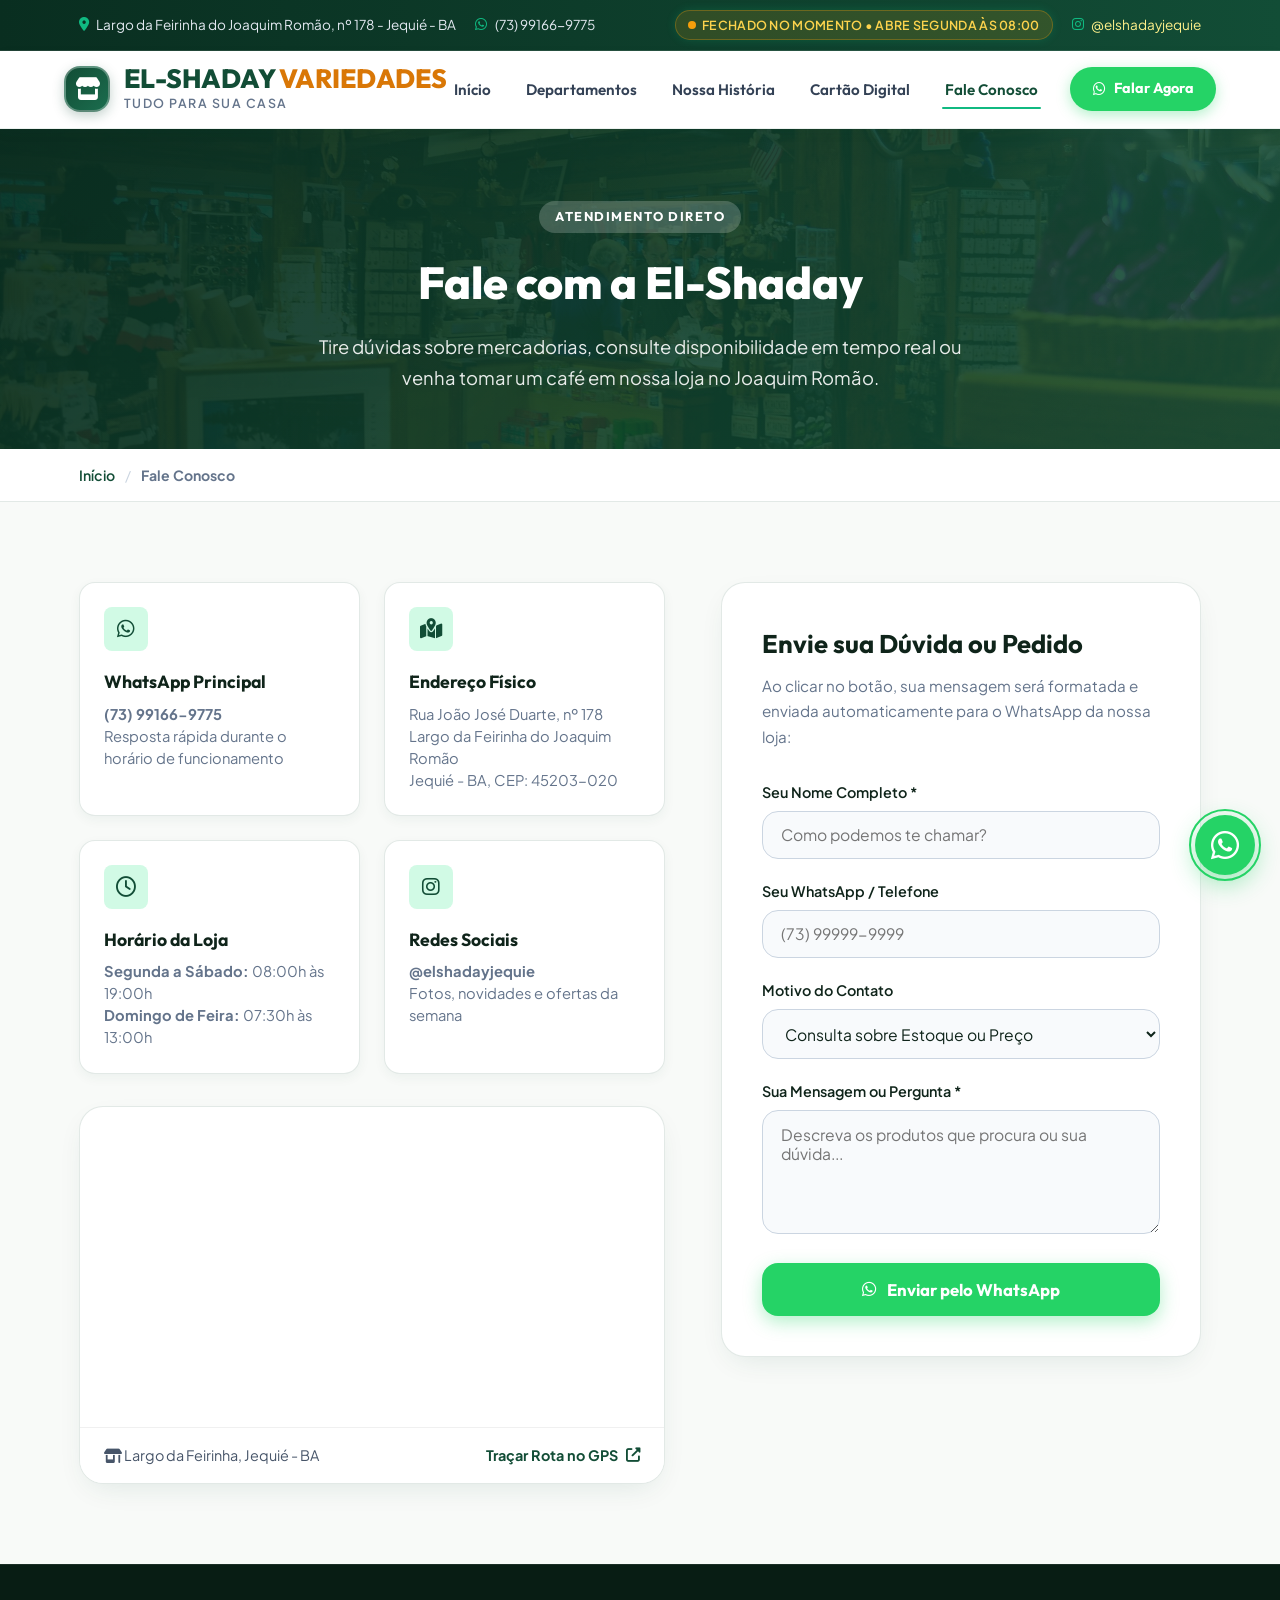
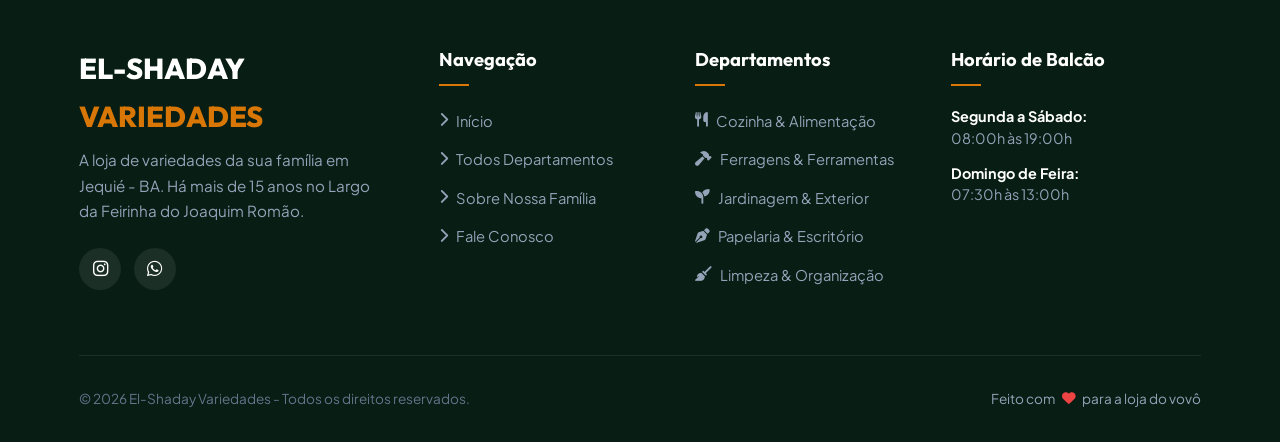
==== contato.html @ 3cc453ba "feat: lancamento do novo site institucional El-Shaday Variedades" ====
<!DOCTYPE html>
<html lang="pt-BR">
<head>
    <meta charset="UTF-8">
    <meta name="viewport" content="width=device-width, initial-scale=1.0">
    <title>Fale Conosco - El-Shaday Variedades Jequié</title>
    <meta name="description" content="Fale com a El-Shaday Variedades pelo WhatsApp (73) 99166-9775 ou venha nos visitar no Largo da Feirinha do Joaquim Romão, nº 178 em Jequié - BA.">
    
    <link rel="preconnect" href="https://fonts.googleapis.com">
    <link rel="preconnect" href="https://fonts.gstatic.com" crossorigin>
    <link href="https://fonts.googleapis.com/css2?family=Outfit:wght@300;400;500;600;700;800&family=Plus+Jakarta+Sans:wght@300;400;500;600;700&display=swap" rel="stylesheet">
    <link rel="stylesheet" href="https://cdnjs.cloudflare.com/ajax/libs/font-awesome/6.5.1/css/all.min.css">
    <link rel="stylesheet" href="style.css">
</head>
<body>

    <!-- TOPBAR INFORMATIVA -->
    <div class="topbar">
        <div class="container topbar-content">
            <div class="topbar-left">
                <span class="topbar-item">
                    <i class="fas fa-map-marker-alt"></i> Largo da Feirinha do Joaquim Romão, nº 178 - Jequié - BA
                </span>
                <span class="topbar-item">
                    <i class="fab fa-whatsapp"></i> (73) 99166-9775
                </span>
            </div>
            <div class="topbar-right">
                <div id="store-status-badge" class="store-status-badge">
                    <span class="status-dot"></span>
                    <span id="store-status-text">Verificando status...</span>
                </div>
                <a href="https://instagram.com/elshadayjequie" target="_blank" class="topbar-item" style="color: #fef08a;">
                    <i class="fab fa-instagram"></i> @elshadayjequie
                </a>
            </div>
        </div>
    </div>

    <!-- HEADER & NAVBAR -->
    <header>
        <div class="container header-inner">
            <a href="index.html" class="brand-logo">
                <div class="logo-badge">
                    <i class="fas fa-store"></i>
                </div>
                <div class="logo-text">
                    <h1>EL-SHADAY <span>VARIEDADES</span></h1>
                    <p>Tudo para sua casa</p>
                </div>
            </a>

            <nav id="main-nav">
                <ul>
                    <li><a href="index.html">Início</a></li>
                    <li><a href="index.html#departments">Departamentos</a></li>
                    <li><a href="index.html#about">Nossa História</a></li>
                    <li><a href="index.html#card">Cartão Digital</a></li>
                    <li><a href="contato.html" class="active">Fale Conosco</a></li>
                    <li>
                        <a href="https://wa.me/5573991669775?text=Ol%C3%A1!%20Vim%20pela%20p%C3%A1gina%20de%20contato%20do%20site." target="_blank" class="nav-cta-btn">
                            <i class="fab fa-whatsapp"></i> Falar Agora
                        </a>
                    </li>
                </ul>
            </nav>

            <button class="mobile-toggle" id="mobile-toggle" aria-label="Abrir Menu">
                <i class="fas fa-bars"></i>
            </button>
        </div>
    </header>

    <!-- BANNER DO DEPARTAMENTO -->
    <section class="dept-page-header" style="background-image: linear-gradient(135deg, rgba(9, 46, 32, 0.94), rgba(18, 77, 54, 0.88)), url('images/contato-header.jpg');">
        <div class="container">
            <span class="section-tag" style="background: rgba(255,255,255,0.2); color: white;">Atendimento Direto</span>
            <h1>Fale com a El-Shaday</h1>
            <p>Tire dúvidas sobre mercadorias, consulte disponibilidade em tempo real ou venha tomar um café em nossa loja no Joaquim Romão.</p>
        </div>
    </section>

    <!-- BREADCRUMBS -->
    <div class="breadcrumbs-bar">
        <div class="container">
            <a href="index.html">Início</a>
            <span>/</span>
            <strong>Fale Conosco</strong>
        </div>
    </div>

    <!-- SEÇÃO CONTATO E LOCALIZAÇÃO -->
    <section class="contact-section">
        <div class="container">
            <div class="contact-grid">
                <!-- Informações e Mapa -->
                <div class="contact-info-col">
                    <div class="contact-info-cards">
                        <div class="info-card">
                            <div class="info-card-icon"><i class="fab fa-whatsapp"></i></div>
                            <h4>WhatsApp Principal</h4>
                            <p>
                                <a href="https://wa.me/5573991669775" target="_blank"><strong>(73) 99166-9775</strong></a><br>
                                Resposta rápida durante o horário de funcionamento
                            </p>
                        </div>
                        <div class="info-card">
                            <div class="info-card-icon"><i class="fas fa-map-marked-alt"></i></div>
                            <h4>Endereço Físico</h4>
                            <p>
                                Rua João José Duarte, nº 178<br>
                                Largo da Feirinha do Joaquim Romão<br>
                                Jequié - BA, CEP: 45203-020
                            </p>
                        </div>
                        <div class="info-card">
                            <div class="info-card-icon"><i class="far fa-clock"></i></div>
                            <h4>Horário da Loja</h4>
                            <p>
                                <strong>Segunda a Sábado:</strong> 08:00h às 19:00h<br>
                                <strong>Domingo de Feira:</strong> 07:30h às 13:00h
                            </p>
                        </div>
                        <div class="info-card">
                            <div class="info-card-icon"><i class="fab fa-instagram"></i></div>
                            <h4>Redes Sociais</h4>
                            <p>
                                <a href="https://instagram.com/elshadayjequie" target="_blank"><strong>@elshadayjequie</strong></a><br>
                                Fotos, novidades e ofertas da semana
                            </p>
                        </div>
                    </div>

                    <!-- Mapa Google Embed -->
                    <div class="map-wrapper">
                        <iframe 
                            src="https://www.google.com/maps/embed?pb=!1m18!1m12!1m3!1d3886.8378393529944!2d-40.06587392437873!3d-13.045958887276585!2m3!1f0!2f0!3f0!3m2!1i1024!2i768!4f13.1!3m3!1m2!1s0x73ffc74034260d5%3A0xe556dcfa28b43825!2sR.%20Jo%C3%A3o%20Jos%C3%A9%20Duarte%2C%20178%20-%20Joaquim%20Rom%C3%A3o%2C%20Jequi%C3%A9%20-%20BA%2C%2045203-020!5e0!3m2!1spt-BR!2sbr!4v1710000000000!5m2!1spt-BR!2sbr" 
                            allowfullscreen="" 
                            loading="lazy" 
                            referrerpolicy="no-referrer-when-downgrade">
                        </iframe>
                        <div class="map-footer-cta">
                            <span style="font-size: 0.9rem; color: #475569;"><i class="fas fa-store-alt"></i> Largo da Feirinha, Jequié - BA</span>
                            <a href="https://maps.google.com/?q=Rua+João+José+Duarte,+178,+Joaquim+Romão,+Jequié+-+BA" target="_blank" class="btn-open-maps">
                                Traçar Rota no GPS <i class="fas fa-external-link-alt"></i>
                            </a>
                        </div>
                    </div>
                </div>

                <!-- Formulário com Envio Direto ao WhatsApp -->
                <div class="contact-form-box">
                    <h3>Envie sua Dúvida ou Pedido</h3>
                    <p>Ao clicar no botão, sua mensagem será formatada e enviada automaticamente para o WhatsApp da nossa loja:</p>
                    
                    <form id="whatsapp-contact-form">
                        <div class="form-group">
                            <label for="form-name">Seu Nome Completo *</label>
                            <input type="text" id="form-name" class="form-control" placeholder="Como podemos te chamar?" required>
                        </div>
                        <div class="form-group">
                            <label for="form-phone">Seu WhatsApp / Telefone</label>
                            <input type="tel" id="form-phone" class="form-control" placeholder="(73) 99999-9999">
                        </div>
                        <div class="form-group">
                            <label for="form-subject">Motivo do Contato</label>
                            <select id="form-subject" class="form-control">
                                <option value="Consulta sobre Estoque ou Preço">Consulta sobre Estoque ou Preço</option>
                                <option value="Orçamento de Artigos para Casa">Orçamento de Artigos para Casa</option>
                                <option value="Lista de Material Escolar">Lista de Material Escolar</option>
                                <option value="Ferramentas e Jardinagem">Ferramentas e Jardinagem</option>
                                <option value="Dúvida Geral ou Elogio">Dúvida Geral ou Elogio</option>
                            </select>
                        </div>
                        <div class="form-group">
                            <label for="form-message">Sua Mensagem ou Pergunta *</label>
                            <textarea id="form-message" class="form-control" rows="5" placeholder="Descreva os produtos que procura ou sua dúvida..." required></textarea>
                        </div>
                        <button type="submit" class="btn-submit-whatsapp">
                            <i class="fab fa-whatsapp"></i> Enviar pelo WhatsApp
                        </button>
                    </form>
                </div>
            </div>
        </div>
    </section>

    <!-- RODAPÉ -->
    <footer>
        <div class="container">
            <div class="footer-grid">
                <div class="footer-brand">
                    <h2>EL-SHADAY <span>VARIEDADES</span></h2>
                    <p>A loja de variedades da sua família em Jequié - BA. Há mais de 15 anos no Largo da Feirinha do Joaquim Romão.</p>
                    <div class="social-links">
                        <a href="https://instagram.com/elshadayjequie" target="_blank" class="social-icon instagram"><i class="fab fa-instagram"></i></a>
                        <a href="https://wa.me/5573991669775" target="_blank" class="social-icon whatsapp"><i class="fab fa-whatsapp"></i></a>
                    </div>
                </div>

                <div class="footer-column">
                    <h3>Navegação</h3>
                    <ul class="footer-links-list">
                        <li><a href="index.html"><i class="fas fa-chevron-right"></i> Início</a></li>
                        <li><a href="index.html#departments"><i class="fas fa-chevron-right"></i> Todos Departamentos</a></li>
                        <li><a href="index.html#about"><i class="fas fa-chevron-right"></i> Sobre Nossa Família</a></li>
                        <li><a href="contato.html"><i class="fas fa-chevron-right"></i> Fale Conosco</a></li>
                    </ul>
                </div>

                <div class="footer-column">
                    <h3>Departamentos</h3>
                    <ul class="footer-links-list">
                        <li><a href="cozinha.html"><i class="fas fa-utensils"></i> Cozinha & Alimentação</a></li>
                        <li><a href="ferragens.html"><i class="fas fa-hammer"></i> Ferragens & Ferramentas</a></li>
                        <li><a href="jardinagem.html"><i class="fas fa-seedling"></i> Jardinagem & Exterior</a></li>
                        <li><a href="papelaria.html"><i class="fas fa-pen-nib"></i> Papelaria & Escritório</a></li>
                        <li><a href="limpeza.html"><i class="fas fa-broom"></i> Limpeza & Organização</a></li>
                    </ul>
                </div>

                <div class="footer-column">
                    <h3>Horário de Balcão</h3>
                    <div class="footer-hours-item">
                        <strong>Segunda a Sábado:</strong>
                        08:00h às 19:00h
                    </div>
                    <div class="footer-hours-item">
                        <strong>Domingo de Feira:</strong>
                        07:30h às 13:00h
                    </div>
                </div>
            </div>

            <div class="footer-bottom">
                <p>&copy; 2026 El-Shaday Variedades - Todos os direitos reservados.</p>
                <div class="footer-tribute">
                    <span>Feito com</span> <i class="fas fa-heart"></i> <span>para a loja do vovô</span>
                </div>
            </div>
        </div>
    </footer>

    <!-- WIDGET WHATSAPP -->
    <div class="whatsapp-widget">
        <a href="https://wa.me/5573991669775?text=Ol%C3%A1!%20Vim%20pela%20p%C3%A1gina%20de%20contato%20do%20site." target="_blank" class="whatsapp-btn-pulse" aria-label="Falar no WhatsApp">
            <i class="fab fa-whatsapp"></i>
        </a>
    </div>

    <button class="back-to-top" id="back-to-top" aria-label="Voltar ao Topo"><i class="fas fa-arrow-up"></i></button>

    <script src="script.js"></script>
</body>
</html>
---- style.css ----
/* ==========================================================================
   EL-SHADAY VARIEDADES - DESIGN SYSTEM & ESTILOS MODERNOS
   Desenvolvido com carinho para a loja de variedades em Jequié - BA
   ========================================================================== */

@import url('https://fonts.googleapis.com/css2?family=Outfit:wght@300;400;500;600;700;800&family=Plus+Jakarta+Sans:wght@300;400;500;600;700&display=swap');

:root {
    /* Cores Principais */
    --primary: #124d36;
    --primary-dark: #092e20;
    --primary-light: #1b6d4e;
    --accent: #10b981;
    --accent-light: #d1fae5;
    
    /* Destaques Dourados (Inspirado no Cartão de Visita) */
    --gold: #d97706;
    --gold-light: #fef3c7;
    --gold-gradient: linear-gradient(135deg, #f59e0b, #d97706);
    
    /* Tons Neutros e Fundo */
    --bg-page: #f8faf8;
    --bg-card: #ffffff;
    --bg-card-alt: #f0f7f3;
    --text-heading: #0f241a;
    --text-body: #334155;
    --text-muted: #64748b;
    --border-color: rgba(18, 77, 54, 0.12);
    
    /* WhatsApp Color */
    --whatsapp: #25d366;
    --whatsapp-dark: #128c7e;
    
    /* Sombras e Efeitos */
    --shadow-subtle: 0 4px 12px rgba(18, 77, 54, 0.05);
    --shadow-card: 0 10px 30px -10px rgba(18, 77, 54, 0.12);
    --shadow-card-hover: 0 20px 40px -12px rgba(18, 77, 54, 0.22);
    --shadow-glow: 0 8px 24px rgba(16, 185, 129, 0.3);
    
    /* Tipografia e Raio */
    --font-heading: 'Outfit', sans-serif;
    --font-body: 'Plus Jakarta Sans', sans-serif;
    --radius-sm: 8px;
    --radius-md: 16px;
    --radius-lg: 24px;
    --radius-pill: 9999px;
    --transition: all 0.3s cubic-bezier(0.16, 1, 0.3, 1);
}

/* ==========================================================================
   RESET & CONFIGURAÇÃO GERAL
   ========================================================================== */
*, *::before, *::after {
    margin: 0;
    padding: 0;
    box-sizing: border-box;
}

html {
    scroll-behavior: smooth;
    font-size: 16px;
}

body {
    font-family: var(--font-body);
    color: var(--text-body);
    background-color: var(--bg-page);
    line-height: 1.65;
    overflow-x: hidden;
    -webkit-font-smoothing: antialiased;
}

img {
    max-width: 100%;
    height: auto;
    display: block;
}

a {
    text-decoration: none;
    color: inherit;
    transition: var(--transition);
}

button, input, textarea, select {
    font-family: inherit;
}

.container {
    width: 90%;
    max-width: 1240px;
    margin: 0 auto;
    padding: 0 15px;
}

/* ==========================================================================
   BARRA SUPERIOR (TOPBAR DE HORÁRIOS & STATUS)
   ========================================================================== */
.topbar {
    background: linear-gradient(90deg, var(--primary-dark) 0%, var(--primary) 100%);
    color: #e2e8f0;
    font-size: 0.85rem;
    padding: 0.6rem 0;
    border-bottom: 1px solid rgba(255, 255, 255, 0.1);
}

.topbar-content {
    display: flex;
    justify-content: space-between;
    align-items: center;
    flex-wrap: wrap;
    gap: 0.8rem;
}

.topbar-left, .topbar-right {
    display: flex;
    align-items: center;
    gap: 1.2rem;
    flex-wrap: wrap;
}

.topbar-item {
    display: inline-flex;
    align-items: center;
    gap: 0.45rem;
}

.topbar-item i {
    color: var(--accent);
}

.store-status-badge {
    display: inline-flex;
    align-items: center;
    gap: 0.4rem;
    padding: 0.25rem 0.75rem;
    border-radius: var(--radius-pill);
    font-weight: 600;
    font-size: 0.78rem;
    letter-spacing: 0.3px;
    text-transform: uppercase;
    background: rgba(16, 185, 129, 0.18);
    color: #6ee7b7;
    border: 1px solid rgba(16, 185, 129, 0.35);
    box-shadow: 0 0 10px rgba(16, 185, 129, 0.2);
}

.status-dot {
    width: 8px;
    height: 8px;
    border-radius: 50%;
    background-color: var(--accent);
    display: inline-block;
    animation: pulseDot 2s infinite;
}

@keyframes pulseDot {
    0% { transform: scale(0.95); box-shadow: 0 0 0 0 rgba(16, 185, 129, 0.7); }
    70% { transform: scale(1.15); box-shadow: 0 0 0 7px rgba(16, 185, 129, 0); }
    100% { transform: scale(0.95); box-shadow: 0 0 0 0 rgba(16, 185, 129, 0); }
}

.store-status-badge.closed {
    background: rgba(245, 158, 11, 0.15);
    color: #fcd34d;
    border-color: rgba(245, 158, 11, 0.3);
}
.store-status-badge.closed .status-dot {
    background-color: #f59e0b;
    animation: none;
}

/* ==========================================================================
   HEADER & NAVBAR MODERNA
   ========================================================================== */
header {
    background: rgba(255, 255, 255, 0.95);
    backdrop-filter: blur(14px);
    -webkit-backdrop-filter: blur(14px);
    position: sticky;
    top: 0;
    z-index: 1000;
    box-shadow: var(--shadow-subtle);
    border-bottom: 1px solid rgba(18, 77, 54, 0.08);
    transition: var(--transition);
}

header.scrolled {
    padding: 0.2rem 0;
    box-shadow: 0 8px 25px rgba(0, 0, 0, 0.08);
}

.header-inner {
    display: flex;
    justify-content: space-between;
    align-items: center;
    padding: 0.85rem 0;
}

.brand-logo {
    display: flex;
    align-items: center;
    gap: 0.85rem;
    text-decoration: none;
}

.logo-badge {
    width: 46px;
    height: 46px;
    background: linear-gradient(135deg, var(--primary) 0%, var(--primary-light) 100%);
    border-radius: var(--radius-md);
    display: flex;
    align-items: center;
    justify-content: center;
    color: #fff;
    font-size: 1.4rem;
    box-shadow: 0 4px 12px rgba(18, 77, 54, 0.25);
    border: 2px solid rgba(255, 255, 255, 0.3);
    transition: var(--transition);
}

.brand-logo:hover .logo-badge {
    transform: rotate(-6deg) scale(1.05);
}

.logo-text h1 {
    font-family: var(--font-heading);
    font-size: 1.65rem;
    font-weight: 800;
    letter-spacing: -0.5px;
    line-height: 1.1;
    color: var(--primary);
}

.logo-text h1 span {
    color: var(--gold);
}

.logo-text p {
    font-size: 0.78rem;
    font-weight: 600;
    color: var(--text-muted);
    letter-spacing: 1.5px;
    text-transform: uppercase;
}

nav ul {
    display: flex;
    list-style: none;
    align-items: center;
    gap: 1.8rem;
}

nav ul li a {
    font-family: var(--font-heading);
    font-weight: 600;
    font-size: 0.95rem;
    color: var(--text-body);
    padding: 0.5rem 0.2rem;
    position: relative;
}

nav ul li a::after {
    content: '';
    position: absolute;
    bottom: -2px;
    left: 0;
    width: 0;
    height: 2.5px;
    background: var(--accent);
    border-radius: var(--radius-pill);
    transition: width 0.3s cubic-bezier(0.16, 1, 0.3, 1);
}

nav ul li a:hover,
nav ul li a.active {
    color: var(--primary);
}

nav ul li a:hover::after,
nav ul li a.active::after {
    width: 100%;
}

.nav-cta-btn {
    display: inline-flex;
    align-items: center;
    gap: 0.5rem;
    background: var(--whatsapp);
    color: white !important;
    font-weight: 700;
    font-size: 0.9rem;
    padding: 0.65rem 1.4rem;
    border-radius: var(--radius-pill);
    box-shadow: 0 4px 14px rgba(37, 211, 102, 0.35);
    transition: var(--transition);
}

.nav-cta-btn:hover {
    background: var(--whatsapp-dark);
    transform: translateY(-2px);
    box-shadow: 0 6px 18px rgba(37, 211, 102, 0.45);
}

.nav-cta-btn::after {
    display: none !important;
}

/* Mobile Toggle */
.mobile-toggle {
    display: none;
    background: transparent;
    border: none;
    font-size: 1.5rem;
    color: var(--primary);
    cursor: pointer;
    padding: 0.5rem;
    transition: var(--transition);
}

/* ==========================================================================
   HERO SECTION - IMPACTO & ACOLHIMENTO
   ========================================================================== */
.hero {
    position: relative;
    padding: 4.5rem 0 5.5rem;
    background: linear-gradient(135deg, rgba(9, 46, 32, 0.94) 0%, rgba(18, 77, 54, 0.92) 50%, rgba(26, 99, 73, 0.88) 100%),
                url('images/hero.jpg') center/cover no-repeat;
    color: white;
    overflow: hidden;
}

.hero::before {
    content: '';
    position: absolute;
    inset: 0;
    background: radial-gradient(circle at 80% 20%, rgba(245, 158, 11, 0.18) 0%, transparent 50%),
                radial-gradient(circle at 20% 80%, rgba(16, 185, 129, 0.25) 0%, transparent 60%);
    pointer-events: none;
}

.hero-grid {
    display: grid;
    grid-template-columns: 1.2fr 0.8fr;
    gap: 3.5rem;
    align-items: center;
    position: relative;
    z-index: 2;
}

.hero-badge-pill {
    display: inline-flex;
    align-items: center;
    gap: 0.5rem;
    background: rgba(255, 255, 255, 0.12);
    backdrop-filter: blur(8px);
    padding: 0.45rem 1.1rem;
    border-radius: var(--radius-pill);
    font-size: 0.85rem;
    font-weight: 600;
    color: var(--gold-light);
    border: 1px solid rgba(254, 243, 199, 0.25);
    margin-bottom: 1.4rem;
    animation: fadeInDown 0.8s ease;
}

.hero-title {
    font-family: var(--font-heading);
    font-size: 3.2rem;
    font-weight: 800;
    line-height: 1.15;
    letter-spacing: -0.5px;
    margin-bottom: 1.3rem;
    text-shadow: 0 3px 12px rgba(0, 0, 0, 0.3);
}

.hero-title span {
    background: linear-gradient(120deg, #fef08a, #f59e0b);
    -webkit-background-clip: text;
    -webkit-text-fill-color: transparent;
}

.hero-description {
    font-size: 1.15rem;
    line-height: 1.7;
    color: rgba(255, 255, 255, 0.9);
    margin-bottom: 2rem;
    max-width: 580px;
}

.hero-actions {
    display: flex;
    align-items: center;
    gap: 1.2rem;
    flex-wrap: wrap;
    margin-bottom: 2.5rem;
}

.btn-primary-hero {
    display: inline-flex;
    align-items: center;
    gap: 0.65rem;
    background: var(--whatsapp);
    color: white;
    font-family: var(--font-heading);
    font-size: 1.05rem;
    font-weight: 700;
    padding: 0.95rem 2rem;
    border-radius: var(--radius-pill);
    box-shadow: 0 8px 24px rgba(37, 211, 102, 0.4);
    border: none;
    cursor: pointer;
    transition: var(--transition);
}

.btn-primary-hero:hover {
    background: var(--whatsapp-dark);
    transform: translateY(-3px) scale(1.02);
    box-shadow: 0 12px 28px rgba(37, 211, 102, 0.5);
    color: white;
}

.btn-secondary-hero {
    display: inline-flex;
    align-items: center;
    gap: 0.5rem;
    background: rgba(255, 255, 255, 0.15);
    backdrop-filter: blur(10px);
    color: white;
    font-family: var(--font-heading);
    font-size: 1.05rem;
    font-weight: 600;
    padding: 0.95rem 1.8rem;
    border-radius: var(--radius-pill);
    border: 1px solid rgba(255, 255, 255, 0.35);
    transition: var(--transition);
}

.btn-secondary-hero:hover {
    background: rgba(255, 255, 255, 0.28);
    transform: translateY(-3px);
    color: white;
}

/* Hero Search / Department Quick Finder */
.hero-search-box {
    background: rgba(255, 255, 255, 0.98);
    border-radius: var(--radius-lg);
    padding: 0.5rem 0.5rem 0.5rem 1.2rem;
    display: flex;
    align-items: center;
    box-shadow: 0 12px 35px rgba(0, 0, 0, 0.25);
    max-width: 540px;
    transition: var(--transition);
}

.hero-search-box:focus-within {
    box-shadow: 0 16px 40px rgba(16, 185, 129, 0.35);
    transform: translateY(-2px);
}

.hero-search-box i {
    color: var(--primary);
    font-size: 1.2rem;
    margin-right: 0.8rem;
}

.hero-search-box input {
    border: none;
    outline: none;
    font-size: 1rem;
    color: var(--text-heading);
    width: 100%;
    background: transparent;
}

.hero-search-box input::placeholder {
    color: #94a3b8;
}

.hero-search-box button {
    background: var(--primary);
    color: white;
    border: none;
    padding: 0.75rem 1.5rem;
    border-radius: var(--radius-md);
    font-weight: 600;
    font-family: var(--font-heading);
    cursor: pointer;
    transition: var(--transition);
    white-space: nowrap;
}

.hero-search-box button:hover {
    background: var(--accent);
}

/* Hero Visual / Card Showcase */
.hero-visual {
    position: relative;
}

.hero-card-featured {
    background: rgba(255, 255, 255, 0.1);
    backdrop-filter: blur(16px);
    -webkit-backdrop-filter: blur(16px);
    border: 1px solid rgba(255, 255, 255, 0.25);
    border-radius: var(--radius-lg);
    padding: 1.5rem;
    box-shadow: 0 20px 45px rgba(0, 0, 0, 0.3);
    position: relative;
    overflow: hidden;
}

.hero-card-featured img {
    border-radius: var(--radius-md);
    width: 100%;
    height: 280px;
    object-fit: cover;
    box-shadow: 0 8px 20px rgba(0, 0, 0, 0.2);
    transition: transform 0.6s ease;
}

.hero-card-featured:hover img {
    transform: scale(1.03);
}

.hero-floating-badge {
    position: absolute;
    bottom: -15px;
    right: 20px;
    background: #ffffff;
    color: var(--primary-dark);
    padding: 0.9rem 1.4rem;
    border-radius: var(--radius-md);
    box-shadow: 0 10px 25px rgba(0, 0, 0, 0.25);
    display: flex;
    align-items: center;
    gap: 0.85rem;
    animation: floatSlow 3.5s ease-in-out infinite;
}

.hero-floating-badge i {
    font-size: 1.8rem;
    color: var(--gold);
}

.hero-floating-badge strong {
    display: block;
    font-family: var(--font-heading);
    font-size: 1rem;
    line-height: 1.2;
}

.hero-floating-badge small {
    font-size: 0.78rem;
    color: var(--text-muted);
}

@keyframes floatSlow {
    0%, 100% { transform: translateY(0); }
    50% { transform: translateY(-8px); }
}

/* ==========================================================================
   BARRA DE DESTAQUES & NÚMEROS (TRUST STATS)
   ========================================================================== */
.stats-bar {
    background: #ffffff;
    padding: 2.2rem 0;
    margin-top: -2.5rem;
    position: relative;
    z-index: 10;
    border-radius: var(--radius-lg);
    box-shadow: var(--shadow-card);
    border: 1px solid var(--border-color);
}

.stats-grid {
    display: grid;
    grid-template-columns: repeat(4, 1fr);
    gap: 1.5rem;
    text-align: center;
}

.stat-item {
    padding: 0 1rem;
    border-right: 1px solid rgba(0, 0, 0, 0.08);
}

.stat-item:last-child {
    border-right: none;
}

.stat-number {
    font-family: var(--font-heading);
    font-size: 2.4rem;
    font-weight: 800;
    color: var(--primary);
    line-height: 1.1;
    margin-bottom: 0.3rem;
}

.stat-number span {
    color: var(--gold);
}

.stat-label {
    font-size: 0.9rem;
    color: var(--text-muted);
    font-weight: 600;
}

/* ==========================================================================
   SEÇÕES GERAIS E TÍTULOS
   ========================================================================== */
section {
    padding: 5rem 0;
}

.section-header {
    text-align: center;
    max-width: 720px;
    margin: 0 auto 3.5rem;
}

.section-tag {
    display: inline-block;
    font-family: var(--font-heading);
    font-weight: 700;
    font-size: 0.8rem;
    text-transform: uppercase;
    letter-spacing: 1.5px;
    color: var(--primary);
    background: var(--accent-light);
    padding: 0.35rem 1rem;
    border-radius: var(--radius-pill);
    margin-bottom: 0.8rem;
}

.section-title {
    font-family: var(--font-heading);
    font-size: 2.4rem;
    font-weight: 800;
    color: var(--text-heading);
    line-height: 1.25;
    margin-bottom: 0.8rem;
}

.section-subtitle {
    font-size: 1.08rem;
    color: var(--text-muted);
    line-height: 1.7;
}

/* ==========================================================================
   DEPARTAMENTOS / CATEGORIAS (PRODUTOS)
   ========================================================================== */
.departments-section {
    background-color: var(--bg-page);
}

.departments-grid {
    display: grid;
    grid-template-columns: repeat(3, 1fr);
    gap: 2rem;
}

.dept-card {
    background: var(--bg-card);
    border-radius: var(--radius-lg);
    overflow: hidden;
    box-shadow: var(--shadow-subtle);
    border: 1px solid var(--border-color);
    transition: var(--transition);
    display: flex;
    flex-direction: column;
    position: relative;
}

.dept-card:hover {
    transform: translateY(-8px);
    box-shadow: var(--shadow-card-hover);
    border-color: rgba(18, 77, 54, 0.25);
}

.dept-image-wrapper {
    height: 220px;
    position: relative;
    overflow: hidden;
    background-color: #e2e8f0;
}

.dept-image-wrapper img {
    width: 100%;
    height: 100%;
    object-fit: cover;
    transition: transform 0.6s cubic-bezier(0.16, 1, 0.3, 1);
}

.dept-card:hover .dept-image-wrapper img {
    transform: scale(1.08);
}

.dept-badge {
    position: absolute;
    top: 15px;
    left: 15px;
    background: rgba(18, 77, 54, 0.92);
    backdrop-filter: blur(6px);
    color: white;
    font-size: 0.78rem;
    font-weight: 700;
    padding: 0.35rem 0.85rem;
    border-radius: var(--radius-pill);
    display: flex;
    align-items: center;
    gap: 0.4rem;
}

.dept-content {
    padding: 1.8rem;
    display: flex;
    flex-direction: column;
    flex-grow: 1;
}

.dept-icon {
    width: 48px;
    height: 48px;
    border-radius: var(--radius-md);
    background: var(--accent-light);
    color: var(--primary);
    display: flex;
    align-items: center;
    justify-content: center;
    font-size: 1.4rem;
    margin-bottom: 1.2rem;
    transition: var(--transition);
}

.dept-card:hover .dept-icon {
    background: var(--primary);
    color: white;
    transform: rotate(6deg);
}

.dept-content h3 {
    font-family: var(--font-heading);
    font-size: 1.35rem;
    font-weight: 700;
    color: var(--text-heading);
    margin-bottom: 0.6rem;
}

.dept-content p {
    font-size: 0.95rem;
    color: var(--text-muted);
    line-height: 1.6;
    margin-bottom: 1.4rem;
    flex-grow: 1;
}

.dept-items-tags {
    display: flex;
    flex-wrap: wrap;
    gap: 0.4rem;
    margin-bottom: 1.6rem;
}

.dept-tag {
    font-size: 0.76rem;
    background: #f1f5f9;
    color: #475569;
    padding: 0.25rem 0.65rem;
    border-radius: var(--radius-sm);
    font-weight: 500;
}

.dept-actions {
    display: flex;
    gap: 0.8rem;
    align-items: center;
}

.btn-dept-details {
    flex: 1;
    text-align: center;
    background: #f1f5f9;
    color: var(--primary);
    font-family: var(--font-heading);
    font-size: 0.9rem;
    font-weight: 700;
    padding: 0.75rem 1rem;
    border-radius: var(--radius-md);
    transition: var(--transition);
}

.btn-dept-details:hover {
    background: var(--primary);
    color: white;
}

.btn-dept-whatsapp {
    width: 44px;
    height: 44px;
    background: var(--whatsapp);
    color: white;
    border-radius: var(--radius-md);
    display: flex;
    align-items: center;
    justify-content: center;
    font-size: 1.2rem;
    transition: var(--transition);
}

.btn-dept-whatsapp:hover {
    background: var(--whatsapp-dark);
    transform: scale(1.08);
}

/* ==========================================================================
   SOBRE NÓS & A LOJA DO VOVÔ (HISTÓRIA REAL & AUTENTICIDADE)
   ========================================================================== */
.about-section {
    background: #ffffff;
    position: relative;
    overflow: hidden;
}

.about-grid {
    display: grid;
    grid-template-columns: 1fr 1fr;
    gap: 4.5rem;
    align-items: center;
}

.about-images-composition {
    position: relative;
}

.about-main-img {
    border-radius: var(--radius-lg);
    box-shadow: var(--shadow-card);
    width: 100%;
    height: 420px;
    object-fit: cover;
    border: 3px solid #ffffff;
}

.about-card-badge {
    position: absolute;
    bottom: -25px;
    left: -20px;
    background: #ffffff;
    border-radius: var(--radius-lg);
    padding: 1.4rem;
    box-shadow: 0 15px 35px rgba(0, 0, 0, 0.15);
    border: 1px solid var(--border-color);
    max-width: 280px;
    display: flex;
    align-items: center;
    gap: 1rem;
}

.badge-icon-box {
    width: 50px;
    height: 50px;
    border-radius: var(--radius-md);
    background: var(--gold-light);
    color: var(--gold);
    display: flex;
    align-items: center;
    justify-content: center;
    font-size: 1.5rem;
    flex-shrink: 0;
}

.badge-text h4 {
    font-family: var(--font-heading);
    font-size: 1.1rem;
    color: var(--primary-dark);
    line-height: 1.2;
}

.badge-text p {
    font-size: 0.8rem;
    color: var(--text-muted);
}

.about-text-content h2 {
    font-family: var(--font-heading);
    font-size: 2.3rem;
    font-weight: 800;
    color: var(--text-heading);
    line-height: 1.25;
    margin-bottom: 1.2rem;
}

.about-text-content p {
    font-size: 1.05rem;
    color: var(--text-body);
    line-height: 1.75;
    margin-bottom: 1.4rem;
}

.family-quote-box {
    background: var(--bg-card-alt);
    border-left: 4px solid var(--primary);
    padding: 1.2rem 1.6rem;
    border-radius: 0 var(--radius-md) var(--radius-md) 0;
    margin: 1.8rem 0;
    font-style: italic;
    color: var(--primary-dark);
    font-size: 1.02rem;
    font-weight: 500;
}

.about-features-list {
    display: grid;
    grid-template-columns: 1fr 1fr;
    gap: 1.2rem;
    margin: 2rem 0;
}

.feature-check {
    display: flex;
    align-items: center;
    gap: 0.7rem;
    font-weight: 600;
    font-size: 0.95rem;
    color: var(--text-heading);
}

.feature-check i {
    color: var(--accent);
    font-size: 1.1rem;
}

/* ==========================================================================
   DIFERENCIAIS & BENEFÍCIOS
   ========================================================================== */
.benefits-section {
    background: linear-gradient(180deg, var(--bg-page) 0%, #ffffff 100%);
}

.benefits-grid {
    display: grid;
    grid-template-columns: repeat(4, 1fr);
    gap: 1.8rem;
}

.benefit-card {
    background: #ffffff;
    border-radius: var(--radius-lg);
    padding: 2.2rem 1.8rem;
    box-shadow: var(--shadow-subtle);
    border: 1px solid var(--border-color);
    transition: var(--transition);
    text-align: center;
}

.benefit-card:hover {
    transform: translateY(-6px);
    box-shadow: var(--shadow-card-hover);
    border-color: rgba(18, 77, 54, 0.25);
}

.benefit-icon {
    width: 64px;
    height: 64px;
    border-radius: 50%;
    margin: 0 auto 1.4rem;
    display: flex;
    align-items: center;
    justify-content: center;
    font-size: 1.7rem;
    background: var(--accent-light);
    color: var(--primary);
    transition: var(--transition);
}

.benefit-card:hover .benefit-icon {
    background: var(--primary);
    color: white;
    transform: scale(1.1);
}

.benefit-card h3 {
    font-family: var(--font-heading);
    font-size: 1.25rem;
    font-weight: 700;
    color: var(--text-heading);
    margin-bottom: 0.6rem;
}

.benefit-card p {
    font-size: 0.92rem;
    color: var(--text-muted);
    line-height: 1.6;
}

/* ==========================================================================
   DEPOIMENTOS DOS CLIENTES DE JEQUIÉ
   ========================================================================== */
.testimonials-section {
    background: #ffffff;
}

.testimonials-grid {
    display: grid;
    grid-template-columns: repeat(3, 1fr);
    gap: 2rem;
}

.testimonial-card {
    background: var(--bg-page);
    border-radius: var(--radius-lg);
    padding: 2rem;
    box-shadow: var(--shadow-subtle);
    border: 1px solid var(--border-color);
    display: flex;
    flex-direction: column;
    justify-content: space-between;
    transition: var(--transition);
}

.testimonial-card:hover {
    transform: translateY(-5px);
    box-shadow: var(--shadow-card);
}

.testimonial-stars {
    color: #f59e0b;
    font-size: 1rem;
    margin-bottom: 1rem;
}

.testimonial-quote {
    font-size: 0.98rem;
    color: var(--text-body);
    line-height: 1.7;
    margin-bottom: 1.5rem;
    font-style: italic;
}

.testimonial-author {
    display: flex;
    align-items: center;
    gap: 0.8rem;
}

.author-avatar {
    width: 44px;
    height: 44px;
    border-radius: 50%;
    background: var(--primary);
    color: white;
    display: flex;
    align-items: center;
    justify-content: center;
    font-weight: 700;
    font-size: 1.1rem;
}

.author-info h4 {
    font-family: var(--font-heading);
    font-size: 1rem;
    color: var(--text-heading);
    line-height: 1.2;
}

.author-info span {
    font-size: 0.8rem;
    color: var(--text-muted);
}

/* ==========================================================================
   LOCALIZAÇÃO, HORÁRIO & CONTATO INTERATIVO
   ========================================================================== */
.contact-section {
    background: var(--bg-page);
}

.contact-grid {
    display: grid;
    grid-template-columns: 1.1fr 0.9fr;
    gap: 3.5rem;
    align-items: start;
}

.contact-info-cards {
    display: grid;
    grid-template-columns: 1fr 1fr;
    gap: 1.5rem;
    margin-bottom: 2rem;
}

.info-card {
    background: #ffffff;
    border-radius: var(--radius-md);
    padding: 1.5rem;
    box-shadow: var(--shadow-subtle);
    border: 1px solid var(--border-color);
    transition: var(--transition);
}

.info-card:hover {
    transform: translateY(-3px);
    box-shadow: var(--shadow-card);
}

.info-card-icon {
    width: 44px;
    height: 44px;
    border-radius: var(--radius-sm);
    background: var(--accent-light);
    color: var(--primary);
    display: flex;
    align-items: center;
    justify-content: center;
    font-size: 1.25rem;
    margin-bottom: 1rem;
}

.info-card h4 {
    font-family: var(--font-heading);
    font-size: 1.1rem;
    color: var(--text-heading);
    margin-bottom: 0.4rem;
}

.info-card p, .info-card a {
    font-size: 0.92rem;
    color: var(--text-muted);
    line-height: 1.5;
}

.info-card a:hover {
    color: var(--primary);
    text-decoration: underline;
}

.map-wrapper {
    background: #ffffff;
    border-radius: var(--radius-lg);
    overflow: hidden;
    box-shadow: var(--shadow-card);
    border: 1px solid var(--border-color);
    margin-top: 1.5rem;
}

.map-wrapper iframe {
    width: 100%;
    height: 320px;
    border: 0;
    display: block;
}

.map-footer-cta {
    padding: 1rem 1.5rem;
    display: flex;
    justify-content: space-between;
    align-items: center;
    background: #ffffff;
    border-top: 1px solid rgba(0, 0, 0, 0.06);
}

.btn-open-maps {
    display: inline-flex;
    align-items: center;
    gap: 0.5rem;
    color: var(--primary);
    font-weight: 700;
    font-size: 0.9rem;
}

.btn-open-maps:hover {
    color: var(--accent);
}

/* Formulário Interativo via WhatsApp */
.contact-form-box {
    background: #ffffff;
    border-radius: var(--radius-lg);
    padding: 2.5rem;
    box-shadow: var(--shadow-card);
    border: 1px solid var(--border-color);
}

.contact-form-box h3 {
    font-family: var(--font-heading);
    font-size: 1.6rem;
    color: var(--text-heading);
    margin-bottom: 0.5rem;
}

.contact-form-box p {
    font-size: 0.95rem;
    color: var(--text-muted);
    margin-bottom: 2rem;
}

.form-group {
    margin-bottom: 1.3rem;
}

.form-group label {
    display: block;
    font-weight: 600;
    font-size: 0.9rem;
    color: var(--text-heading);
    margin-bottom: 0.4rem;
}

.form-control {
    width: 100%;
    padding: 0.85rem 1.1rem;
    border: 1.5px solid #cbd5e1;
    border-radius: var(--radius-md);
    font-size: 0.98rem;
    color: var(--text-heading);
    background: #f8fafc;
    transition: var(--transition);
}

.form-control:focus {
    outline: none;
    border-color: var(--primary);
    background: #ffffff;
    box-shadow: 0 0 0 4px rgba(18, 77, 54, 0.12);
}

.btn-submit-whatsapp {
    width: 100%;
    display: inline-flex;
    align-items: center;
    justify-content: center;
    gap: 0.65rem;
    background: var(--whatsapp);
    color: white;
    font-family: var(--font-heading);
    font-size: 1.05rem;
    font-weight: 700;
    padding: 1rem;
    border-radius: var(--radius-md);
    border: none;
    cursor: pointer;
    box-shadow: 0 6px 18px rgba(37, 211, 102, 0.35);
    transition: var(--transition);
}

.btn-submit-whatsapp:hover {
    background: var(--whatsapp-dark);
    transform: translateY(-2px);
    box-shadow: 0 8px 22px rgba(37, 211, 102, 0.45);
}

/* ==========================================================================
   CARTÃO DE VISITA VIRTUAL (DESTAQUE QR CODE & DADOS)
   ========================================================================== */
.card-showcase-section {
    background: linear-gradient(135deg, var(--primary-dark) 0%, var(--primary) 100%);
    color: white;
    position: relative;
    padding: 4.5rem 0;
}

.card-showcase-grid {
    display: grid;
    grid-template-columns: 1fr 1fr;
    gap: 3.5rem;
    align-items: center;
}

.card-mockup-wrapper {
    position: relative;
    border-radius: var(--radius-lg);
    overflow: hidden;
    box-shadow: 0 25px 50px -12px rgba(0, 0, 0, 0.5);
    border: 2px solid rgba(255, 255, 255, 0.2);
    transform: perspective(1000px) rotateY(-5deg) rotateX(2deg);
    transition: transform 0.6s ease;
}

.card-mockup-wrapper:hover {
    transform: perspective(1000px) rotateY(0deg) rotateX(0deg) scale(1.02);
}

.card-mockup-wrapper img {
    width: 100%;
    display: block;
}

.card-showcase-text h2 {
    font-family: var(--font-heading);
    font-size: 2.3rem;
    font-weight: 800;
    margin-bottom: 1rem;
    color: white;
}

.card-showcase-text p {
    font-size: 1.1rem;
    color: rgba(255, 255, 255, 0.88);
    line-height: 1.7;
    margin-bottom: 2rem;
}

.card-showcase-actions {
    display: flex;
    gap: 1.2rem;
    flex-wrap: wrap;
}

/* ==========================================================================
   RODAPÉ ELEGANTE & COMPLETO
   ========================================================================== */
footer {
    background: #081d14;
    color: #e2e8f0;
    padding: 5rem 0 2rem;
    border-top: 1px solid rgba(255, 255, 255, 0.08);
}

.footer-grid {
    display: grid;
    grid-template-columns: 1.5fr 1fr 1fr 1.2fr;
    gap: 3rem;
    margin-bottom: 3.5rem;
}

.footer-brand h2 {
    font-family: var(--font-heading);
    font-size: 1.8rem;
    font-weight: 800;
    color: white;
    margin-bottom: 0.4rem;
}

.footer-brand h2 span {
    color: var(--gold);
}

.footer-brand p {
    color: #94a3b8;
    font-size: 0.95rem;
    line-height: 1.7;
    margin-bottom: 1.5rem;
}

.social-links {
    display: flex;
    gap: 0.8rem;
}

.social-icon {
    width: 42px;
    height: 42px;
    border-radius: 50%;
    background: rgba(255, 255, 255, 0.08);
    display: flex;
    align-items: center;
    justify-content: center;
    color: white;
    font-size: 1.1rem;
    transition: var(--transition);
}

.social-icon:hover {
    background: var(--accent);
    transform: translateY(-3px);
}

.social-icon.instagram:hover {
    background: radial-gradient(circle at 30% 107%, #fdf497 0%, #fdf497 5%, #fd5949 45%, #d6249f 60%, #285AEB 90%);
}

.social-icon.whatsapp:hover {
    background: var(--whatsapp);
}

.footer-column h3 {
    font-family: var(--font-heading);
    font-size: 1.15rem;
    font-weight: 700;
    color: white;
    margin-bottom: 1.3rem;
    position: relative;
}

.footer-column h3::after {
    content: '';
    display: block;
    width: 30px;
    height: 2px;
    background: var(--gold);
    margin-top: 0.5rem;
}

.footer-links-list {
    list-style: none;
}

.footer-links-list li {
    margin-bottom: 0.75rem;
}

.footer-links-list li a {
    color: #94a3b8;
    font-size: 0.92rem;
    display: inline-flex;
    align-items: center;
    gap: 0.5rem;
    transition: var(--transition);
}

.footer-links-list li a:hover {
    color: #ffffff;
    transform: translateX(4px);
}

.footer-hours-item {
    font-size: 0.9rem;
    color: #94a3b8;
    margin-bottom: 0.8rem;
    line-height: 1.5;
}

.footer-hours-item strong {
    color: #ffffff;
    display: block;
}

.footer-bottom {
    padding-top: 2rem;
    border-top: 1px solid rgba(255, 255, 255, 0.08);
    display: flex;
    justify-content: space-between;
    align-items: center;
    flex-wrap: wrap;
    gap: 1rem;
    font-size: 0.85rem;
    color: #64748b;
}

.footer-tribute {
    display: flex;
    align-items: center;
    gap: 0.4rem;
    color: #94a3b8;
}

.footer-tribute i {
    color: #ef4444;
}

/* ==========================================================================
   WIDGET FLUTUANTE DO WHATSAPP (COM RADAR PULSE)
   ========================================================================== */
.whatsapp-widget {
    position: fixed;
    bottom: 25px;
    right: 25px;
    z-index: 999;
    display: flex;
    align-items: center;
    gap: 0.8rem;
}

.whatsapp-bubble {
    background: #ffffff;
    color: var(--text-heading);
    padding: 0.65rem 1.1rem;
    border-radius: var(--radius-pill);
    box-shadow: 0 8px 24px rgba(0, 0, 0, 0.15);
    font-size: 0.88rem;
    font-weight: 600;
    white-space: nowrap;
    border: 1px solid var(--border-color);
    animation: fadeInBubble 1s ease;
}

.whatsapp-btn-pulse {
    width: 60px;
    height: 60px;
    border-radius: 50%;
    background: var(--whatsapp);
    color: white;
    display: flex;
    align-items: center;
    justify-content: center;
    font-size: 2rem;
    box-shadow: 0 8px 25px rgba(37, 211, 102, 0.45);
    position: relative;
    cursor: pointer;
    transition: var(--transition);
}

.whatsapp-btn-pulse::before {
    content: '';
    position: absolute;
    inset: -6px;
    border-radius: 50%;
    border: 2px solid var(--whatsapp);
    animation: radarPulse 2s infinite;
}

.whatsapp-btn-pulse:hover {
    background: var(--whatsapp-dark);
    transform: scale(1.1);
}

@keyframes radarPulse {
    0% { transform: scale(0.9); opacity: 1; }
    70% { transform: scale(1.4); opacity: 0; }
    100% { transform: scale(0.9); opacity: 0; }
}

@keyframes fadeInBubble {
    from { opacity: 0; transform: translateX(10px); }
    to { opacity: 1; transform: translateX(0); }
}

/* ==========================================================================
   BOTÃO VOLTAR AO TOPO
   ========================================================================== */
.back-to-top {
    position: fixed;
    bottom: 25px;
    left: 25px;
    width: 44px;
    height: 44px;
    background: rgba(18, 77, 54, 0.85);
    color: white;
    border-radius: 50%;
    display: flex;
    align-items: center;
    justify-content: center;
    font-size: 1.1rem;
    border: none;
    cursor: pointer;
    box-shadow: 0 4px 15px rgba(0, 0, 0, 0.2);
    opacity: 0;
    visibility: hidden;
    transition: var(--transition);
    z-index: 998;
}

.back-to-top.show {
    opacity: 1;
    visibility: visible;
}

.back-to-top:hover {
    background: var(--primary);
    transform: translateY(-3px);
}

/* ==========================================================================
   ESTILOS PARA PÁGINAS DE DEPARTAMENTOS (SUBPÁGINAS)
   ========================================================================== */
.dept-page-header {
    padding: 4.5rem 0 3.5rem;
    background: linear-gradient(135deg, rgba(9, 46, 32, 0.95), rgba(18, 77, 54, 0.9)),
                center/cover no-repeat;
    color: white;
    text-align: center;
    position: relative;
}

.dept-page-header h1 {
    font-family: var(--font-heading);
    font-size: 2.8rem;
    font-weight: 800;
    margin-bottom: 0.8rem;
}

.dept-page-header p {
    font-size: 1.15rem;
    color: rgba(255, 255, 255, 0.9);
    max-width: 650px;
    margin: 0 auto;
}

.breadcrumbs-bar {
    background: #ffffff;
    padding: 0.9rem 0;
    border-bottom: 1px solid var(--border-color);
    font-size: 0.88rem;
    color: var(--text-muted);
}

.breadcrumbs-bar a {
    color: var(--primary);
    font-weight: 600;
}

.breadcrumbs-bar a:hover {
    text-decoration: underline;
}

.breadcrumbs-bar span {
    margin: 0 0.5rem;
    color: #cbd5e1;
}

.category-items-grid {
    display: grid;
    grid-template-columns: repeat(4, 1fr);
    gap: 1.8rem;
}

.product-item-card {
    background: #ffffff;
    border-radius: var(--radius-md);
    overflow: hidden;
    box-shadow: var(--shadow-subtle);
    border: 1px solid var(--border-color);
    transition: var(--transition);
    display: flex;
    flex-direction: column;
}

.product-item-card:hover {
    transform: translateY(-6px);
    box-shadow: var(--shadow-card-hover);
}

.product-thumb {
    height: 200px;
    overflow: hidden;
    background: #f1f5f9;
}

.product-thumb img {
    width: 100%;
    height: 100%;
    object-fit: cover;
    transition: transform 0.5s ease;
}

.product-item-card:hover .product-thumb img {
    transform: scale(1.08);
}

.product-details {
    padding: 1.3rem;
    display: flex;
    flex-direction: column;
    flex-grow: 1;
}

.product-details h3 {
    font-family: var(--font-heading);
    font-size: 1.15rem;
    font-weight: 700;
    color: var(--text-heading);
    margin-bottom: 0.4rem;
}

.product-details p {
    font-size: 0.88rem;
    color: var(--text-muted);
    line-height: 1.5;
    margin-bottom: 1.2rem;
    flex-grow: 1;
}

.btn-ask-item {
    display: inline-flex;
    align-items: center;
    justify-content: center;
    gap: 0.5rem;
    background: #f1f5f9;
    color: var(--primary);
    border: 1.5px solid var(--border-color);
    padding: 0.65rem 1rem;
    border-radius: var(--radius-pill);
    font-weight: 700;
    font-size: 0.85rem;
    transition: var(--transition);
}

.btn-ask-item:hover {
    background: var(--whatsapp);
    color: white;
    border-color: var(--whatsapp);
    transform: translateY(-2px);
}

/* ==========================================================================
   ANIMAÇÕES & RESPONSIVIDADE
   ========================================================================== */
@keyframes fadeInDown {
    from { opacity: 0; transform: translateY(-20px); }
    to { opacity: 1; transform: translateY(0); }
}

@keyframes fadeInUp {
    from { opacity: 0; transform: translateY(20px); }
    to { opacity: 1; transform: translateY(0); }
}

@media (max-width: 1024px) {
    .hero-grid { grid-template-columns: 1fr; gap: 2.5rem; text-align: center; }
    .hero-description { margin: 0 auto 2rem; }
    .hero-actions { justify-content: center; }
    .hero-search-box { margin: 0 auto; }
    .hero-visual { max-width: 500px; margin: 0 auto; }
    .about-grid { grid-template-columns: 1fr; gap: 3rem; }
    .about-images-composition { max-width: 500px; margin: 0 auto; }
    .contact-grid { grid-template-columns: 1fr; gap: 2.5rem; }
    .card-showcase-grid { grid-template-columns: 1fr; text-align: center; gap: 2.5rem; }
    .card-mockup-wrapper { max-width: 480px; margin: 0 auto; }
    .card-showcase-actions { justify-content: center; }
    .departments-grid { grid-template-columns: repeat(2, 1fr); }
    .stats-grid { grid-template-columns: repeat(2, 1fr); gap: 2rem; }
    .stat-item { border-right: none; }
    .benefits-grid { grid-template-columns: repeat(2, 1fr); }
    .footer-grid { grid-template-columns: repeat(2, 1fr); }
    .category-items-grid { grid-template-columns: repeat(2, 1fr); }
}

@media (max-width: 768px) {
    .topbar-content { flex-direction: column; text-align: center; gap: 0.4rem; }
    .topbar-left, .topbar-right { justify-content: center; }
    
    .mobile-toggle { display: block; }
    
    nav {
        position: fixed;
        top: 0;
        right: -100%;
        width: 80%;
        max-width: 340px;
        height: 100vh;
        background: #ffffff;
        box-shadow: -10px 0 30px rgba(0, 0, 0, 0.15);
        padding: 5rem 2rem 2rem;
        transition: right 0.4s cubic-bezier(0.16, 1, 0.3, 1);
        z-index: 1001;
    }
    
    nav.open {
        right: 0;
    }
    
    nav ul {
        flex-direction: column;
        align-items: flex-start;
        gap: 1.4rem;
    }
    
    nav ul li a {
        font-size: 1.15rem;
    }
    
    .hero-title { font-size: 2.4rem; }
    .section-title { font-size: 2rem; }
    
    .departments-grid { grid-template-columns: 1fr; }
    .benefits-grid { grid-template-columns: 1fr; }
    .testimonials-grid { grid-template-columns: 1fr; }
    .contact-info-cards { grid-template-columns: 1fr; }
    .footer-grid { grid-template-columns: 1fr; }
    .category-items-grid { grid-template-columns: 1fr; }
    
    .whatsapp-bubble { display: none; }
}
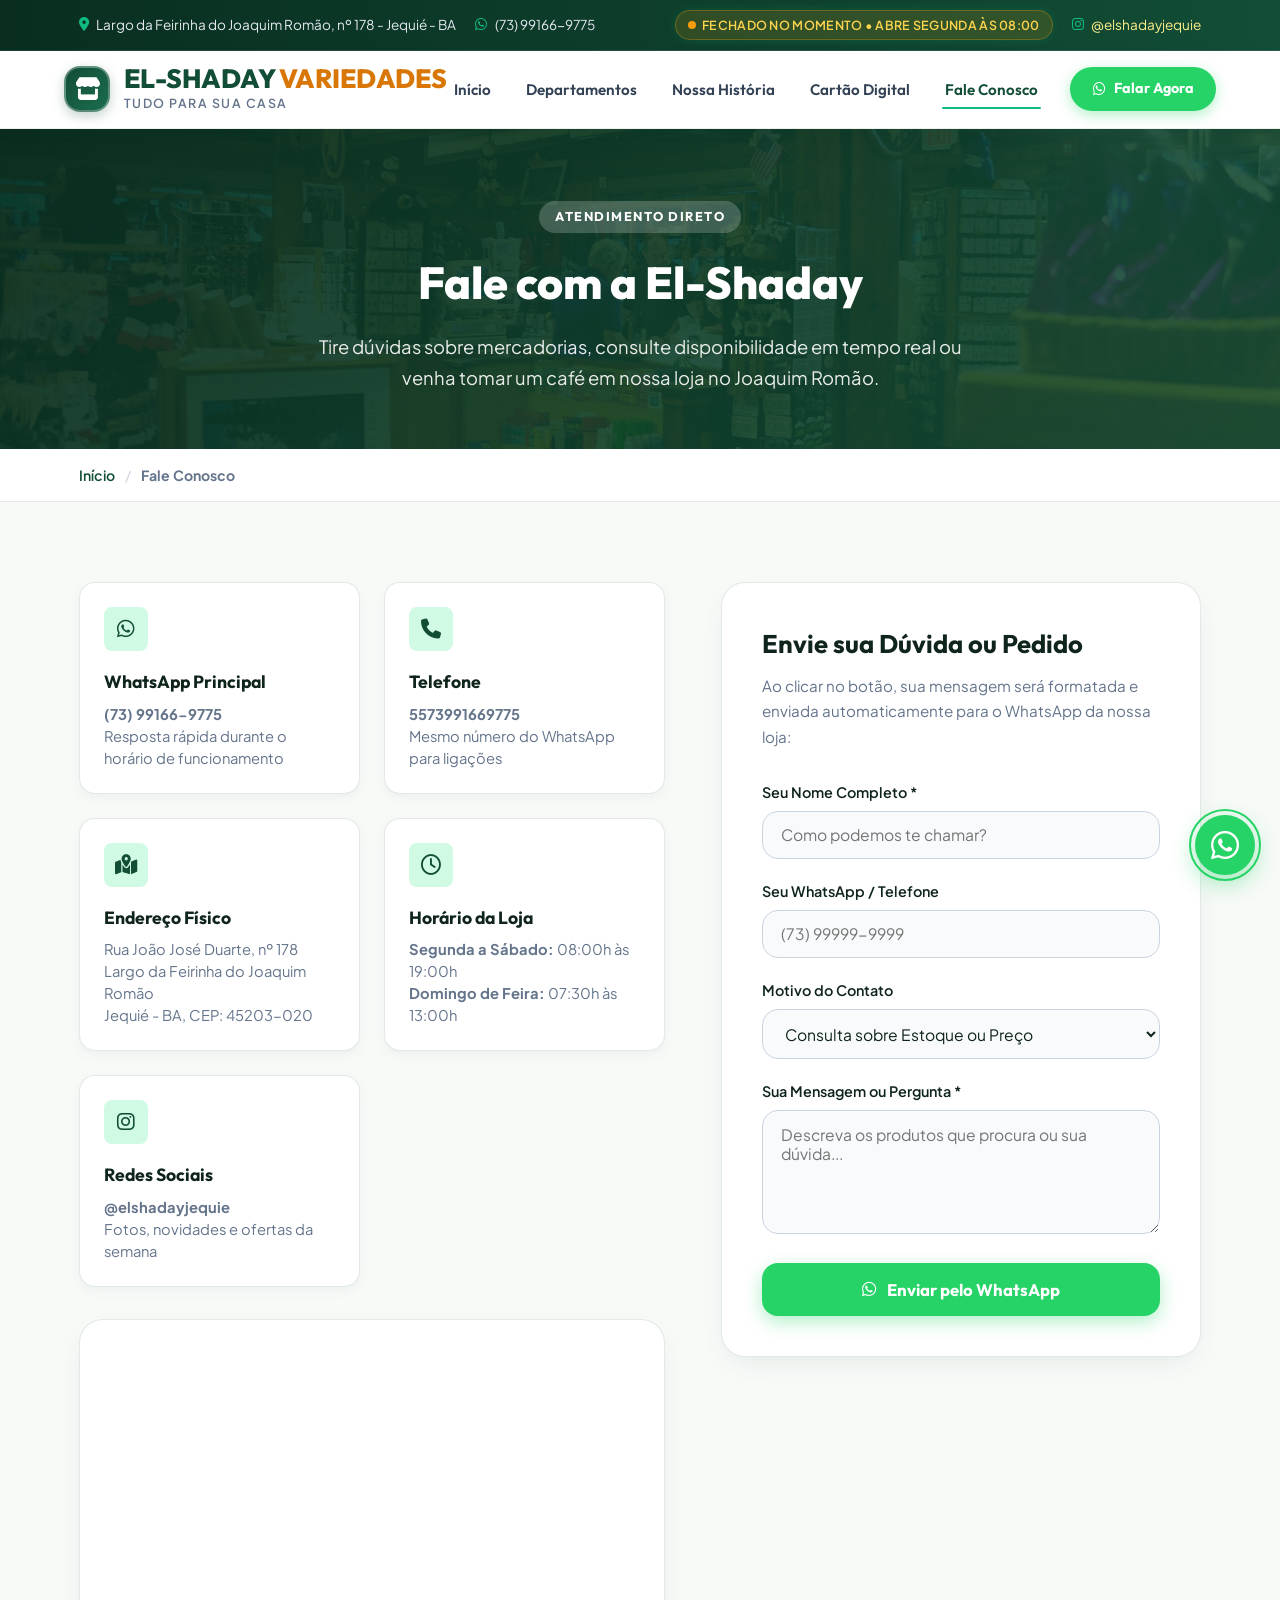
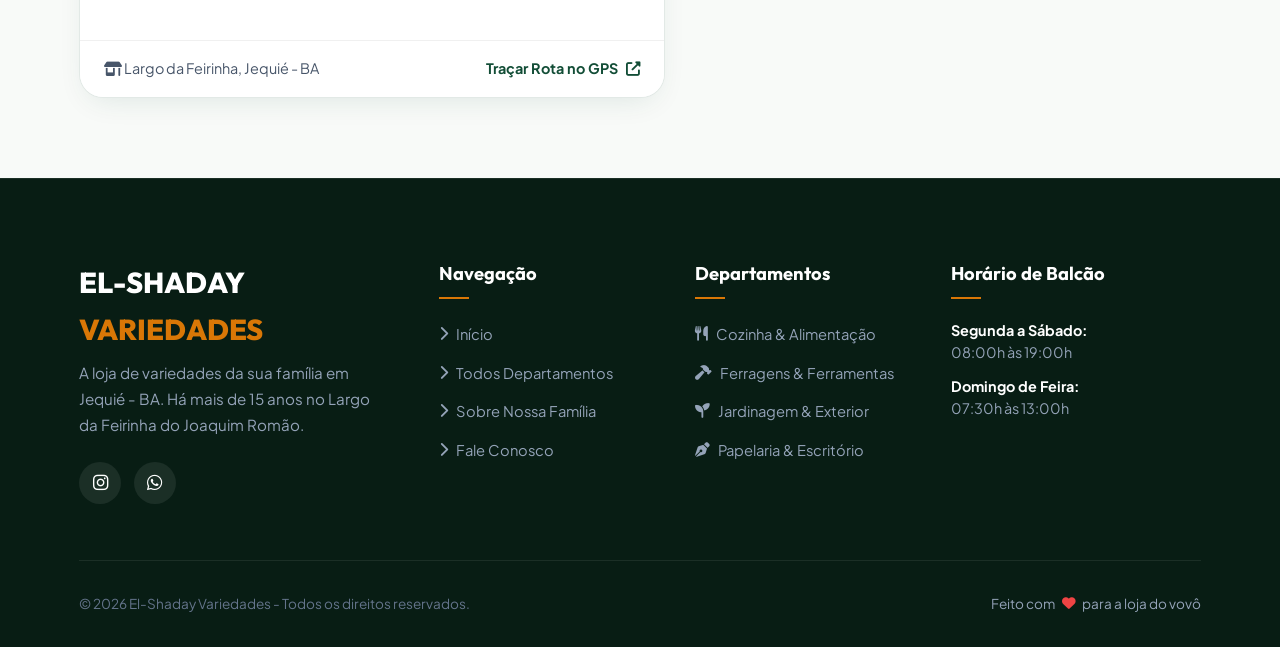
==== commit 76a065bb: "Remove limpeza section and screw/nail references per user request: deleted limpeza.html, removed all" ====
--- a/contato.html
+++ b/contato.html
@@ -105,6 +105,14 @@
                             </p>
                         </div>
                         <div class="info-card">
+                            <div class="info-card-icon"><i class="fas fa-phone"></i></div>
+                            <h4>Telefone</h4>
+                            <p>
+                                <strong>5573991669775</strong><br>
+                                Mesmo número do WhatsApp para ligações
+                            </p>
+                        </div>
+                        <div class="info-card">
                             <div class="info-card-icon"><i class="fas fa-map-marked-alt"></i></div>
                             <h4>Endereço Físico</h4>
                             <p>
@@ -215,7 +223,6 @@
                         <li><a href="ferragens.html"><i class="fas fa-hammer"></i> Ferragens & Ferramentas</a></li>
                         <li><a href="jardinagem.html"><i class="fas fa-seedling"></i> Jardinagem & Exterior</a></li>
                         <li><a href="papelaria.html"><i class="fas fa-pen-nib"></i> Papelaria & Escritório</a></li>
-                        <li><a href="limpeza.html"><i class="fas fa-broom"></i> Limpeza & Organização</a></li>
                     </ul>
                 </div>
 
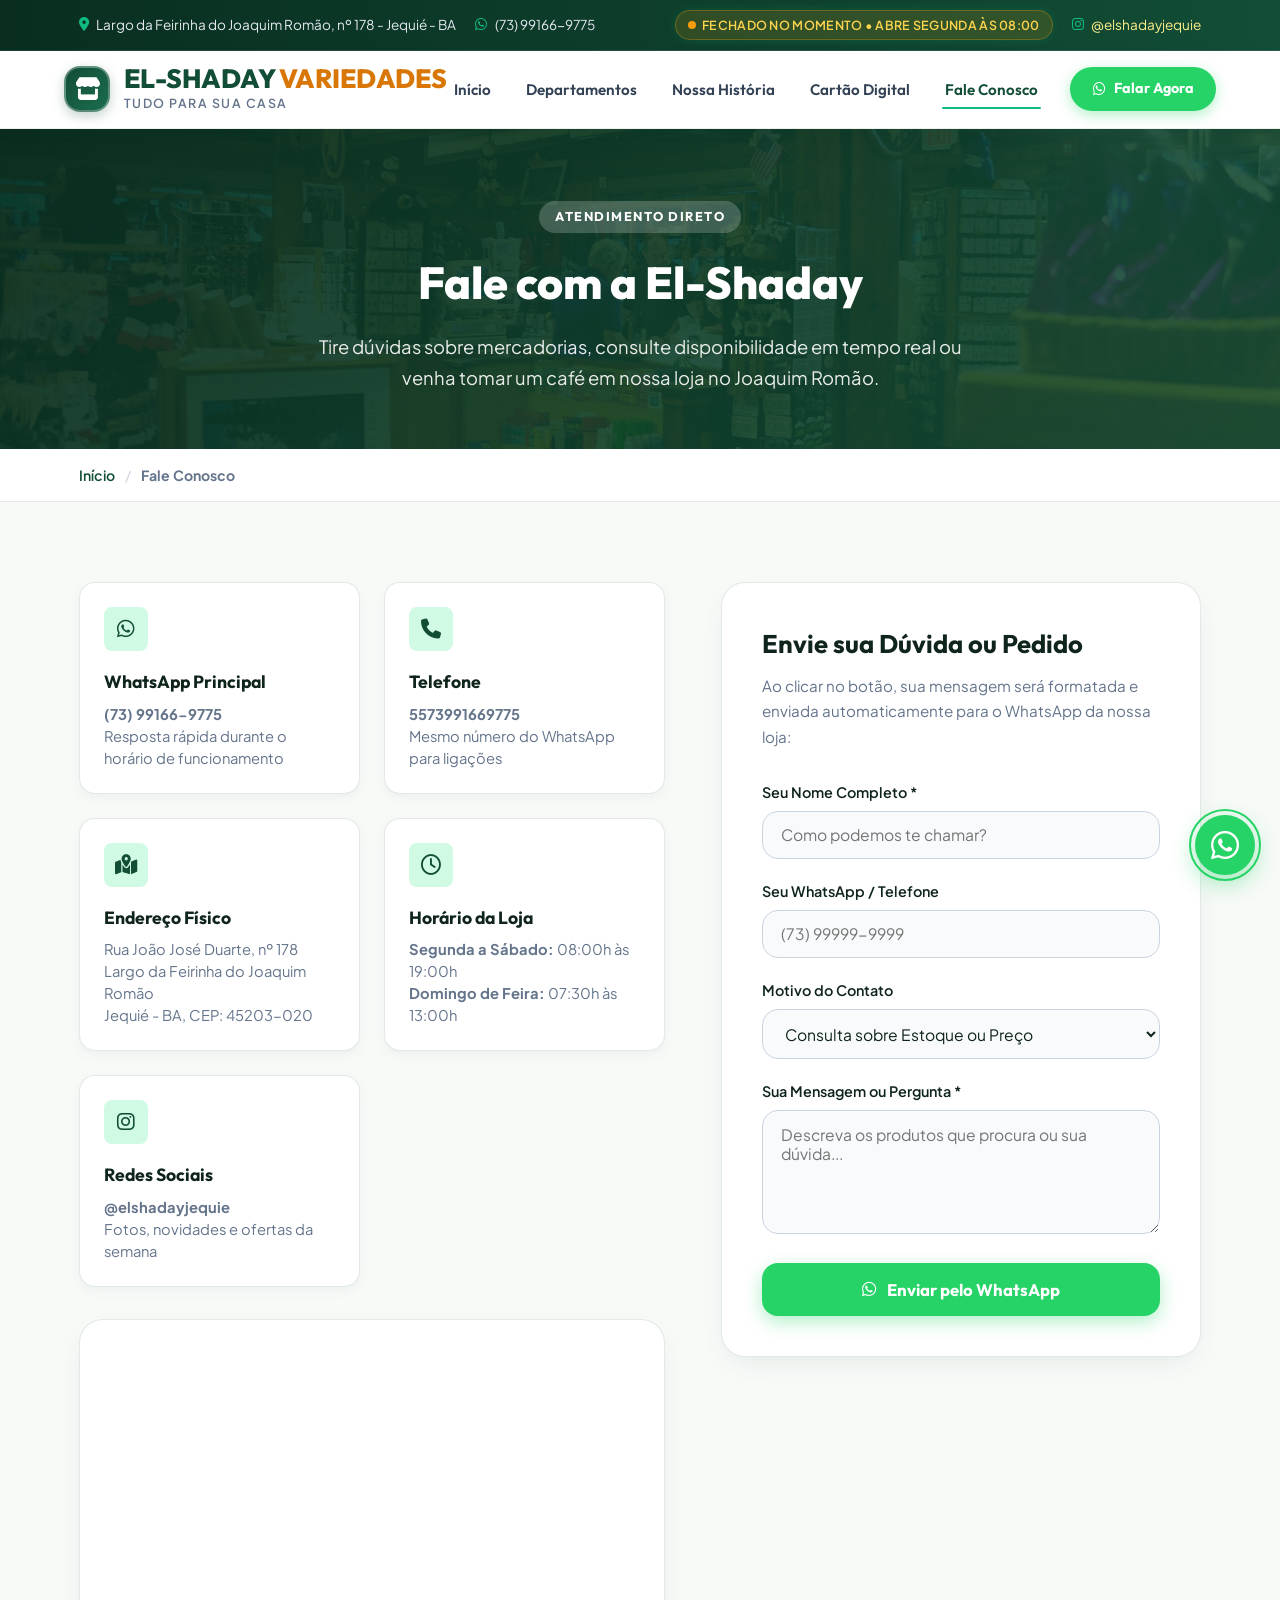
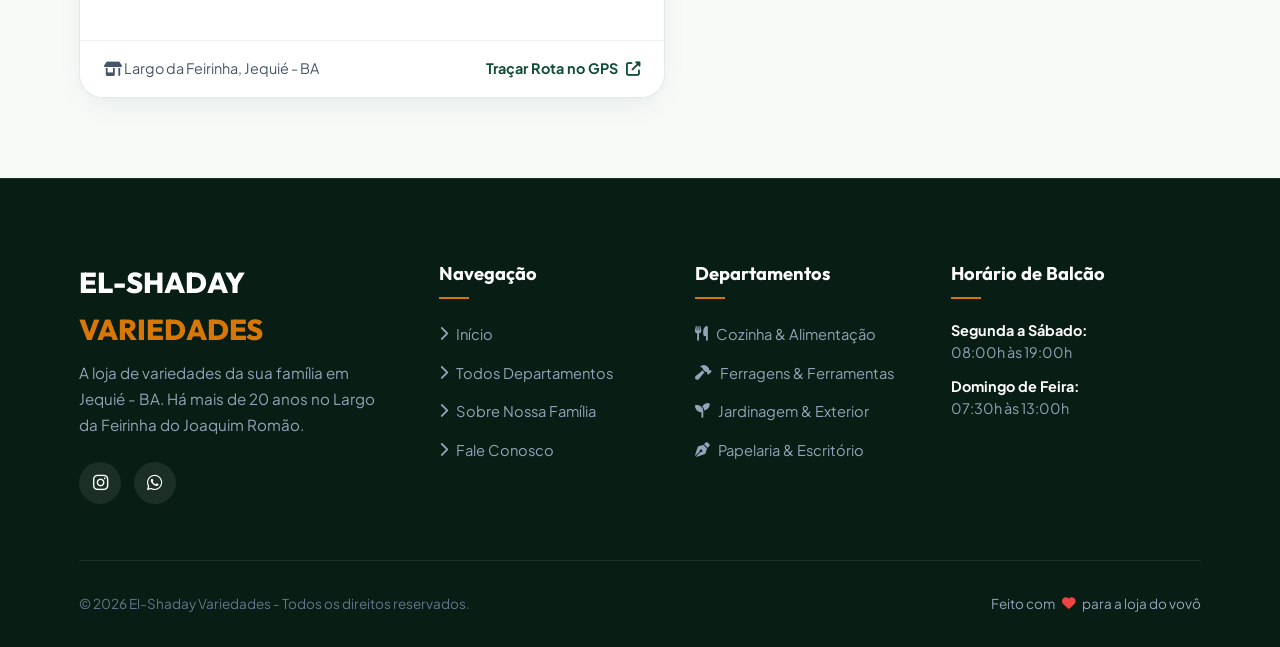
==== commit 0e40d358: "Update historical info (2003, Família Fagundes), restore limpeza.html with correct products (includi" ====
--- a/contato.html
+++ b/contato.html
@@ -199,7 +199,7 @@
             <div class="footer-grid">
                 <div class="footer-brand">
                     <h2>EL-SHADAY <span>VARIEDADES</span></h2>
-                    <p>A loja de variedades da sua família em Jequié - BA. Há mais de 15 anos no Largo da Feirinha do Joaquim Romão.</p>
+                    <p>A loja de variedades da sua família em Jequié - BA. Há mais de 20 anos no Largo da Feirinha do Joaquim Romão.</p>
                     <div class="social-links">
                         <a href="https://instagram.com/elshadayjequie" target="_blank" class="social-icon instagram"><i class="fab fa-instagram"></i></a>
                         <a href="https://wa.me/5573991669775" target="_blank" class="social-icon whatsapp"><i class="fab fa-whatsapp"></i></a>
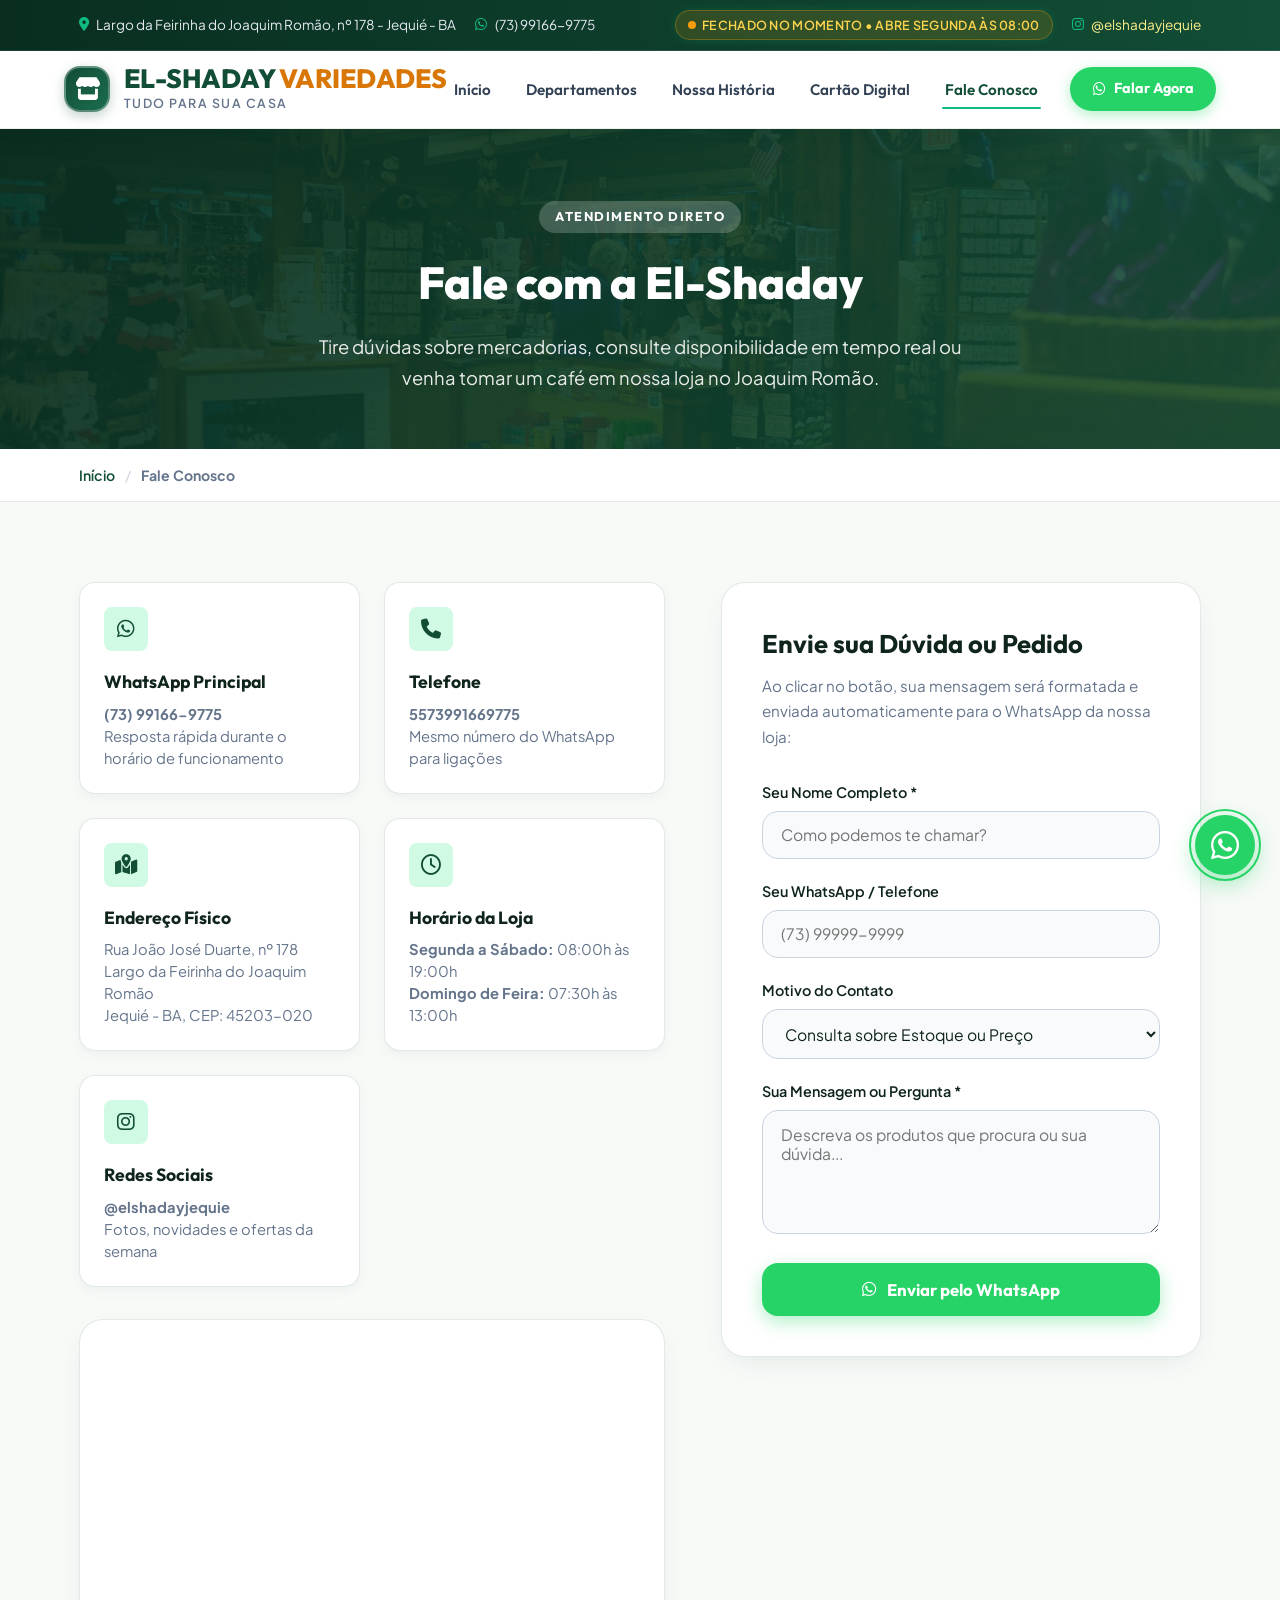
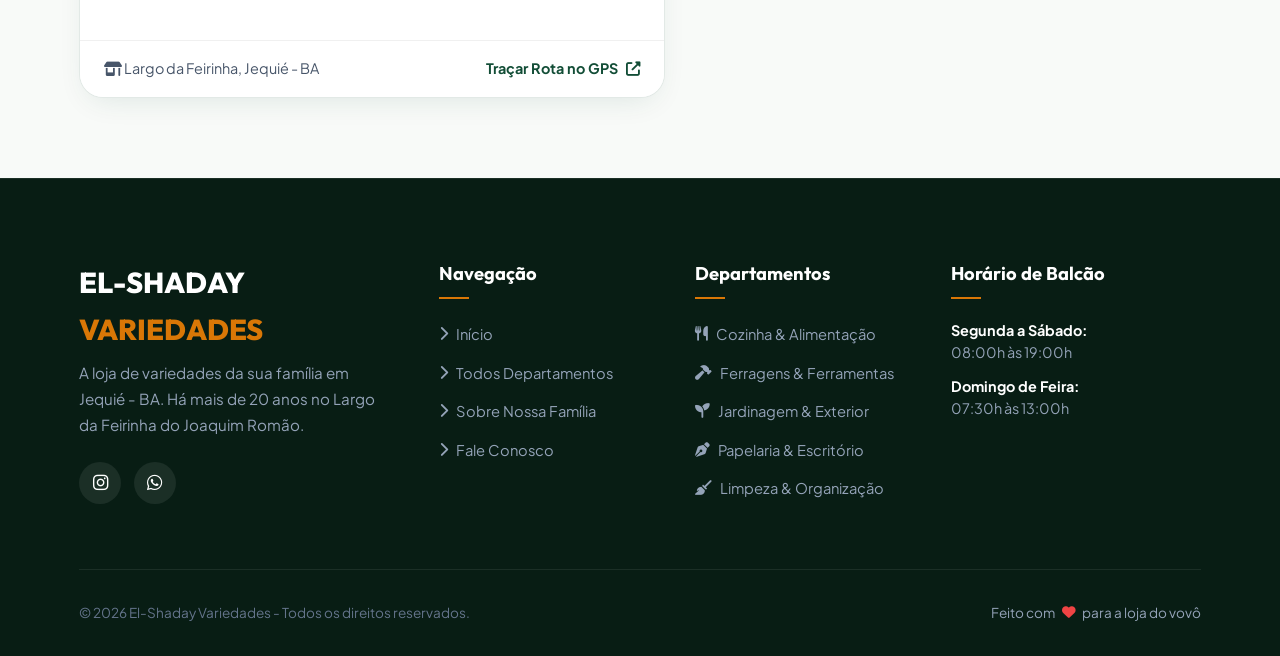
==== commit ae0be498: "Corrige conteudo e imagens: sem parafusos/pregos e sem quimicos de limpeza; loja desde 2003 (Familia" ====
--- a/contato.html
+++ b/contato.html
@@ -223,6 +223,7 @@
                         <li><a href="ferragens.html"><i class="fas fa-hammer"></i> Ferragens & Ferramentas</a></li>
                         <li><a href="jardinagem.html"><i class="fas fa-seedling"></i> Jardinagem & Exterior</a></li>
                         <li><a href="papelaria.html"><i class="fas fa-pen-nib"></i> Papelaria & Escritório</a></li>
+                        <li><a href="limpeza.html"><i class="fas fa-broom"></i> Limpeza & Organização</a></li>
                     </ul>
                 </div>
 
